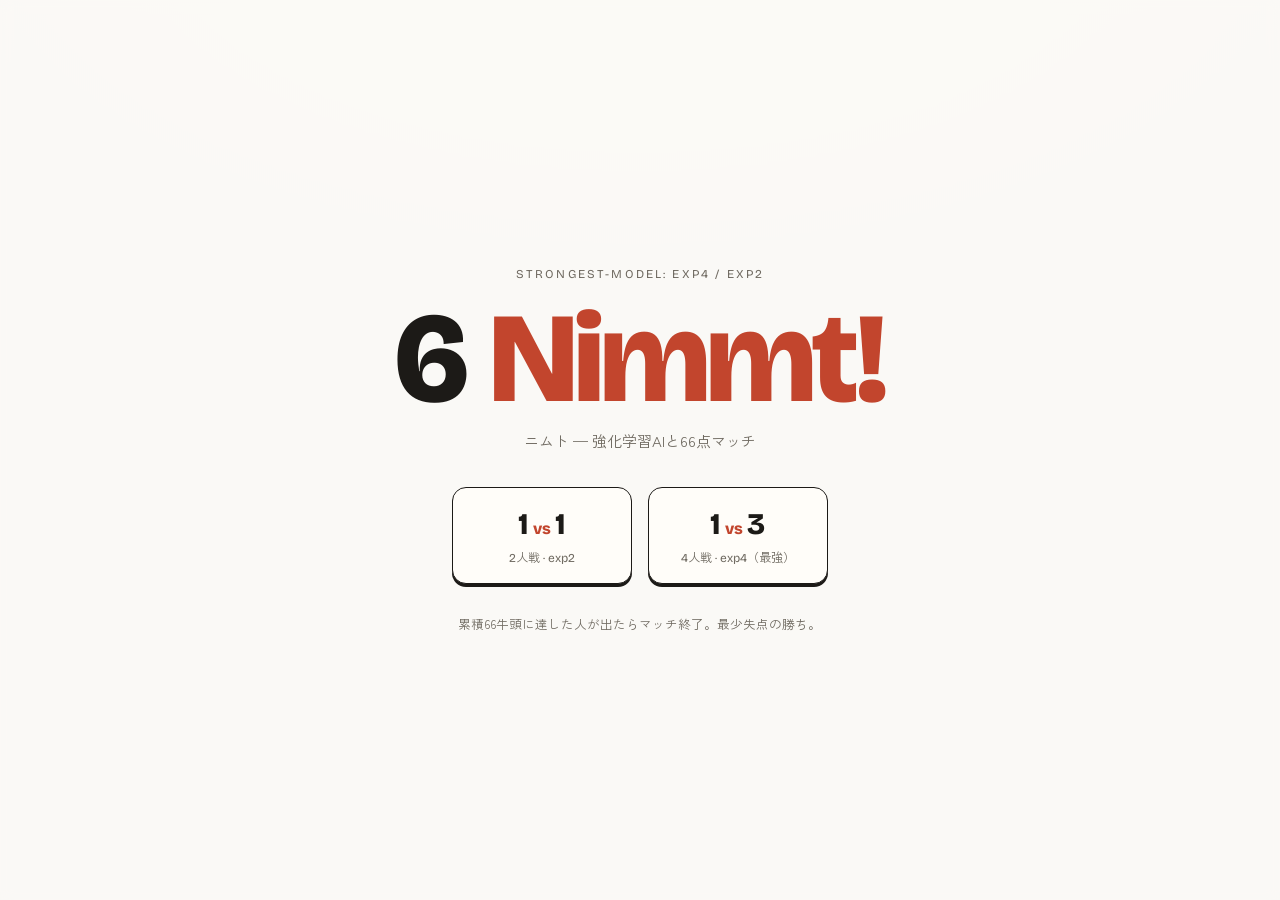
==== pages/index.html @ b4db3378 "GitHub Pages版の対戦ゲーム: サーバー不要の完全静的サイト - exp4/exp2 の推論を素のJSで実装（erf-GELU/LayerNorm含む、外部依存ゼロ） - 266次元特徴量エ" ====
<!DOCTYPE html>
<html lang="ja">
<head>
<meta charset="utf-8">
<meta name="viewport" content="width=device-width, initial-scale=1">
<title>6 Nimmt! — vs 強化学習AI</title>
<link rel="preconnect" href="https://fonts.googleapis.com">
<link rel="preconnect" href="https://fonts.gstatic.com" crossorigin>
<link href="https://fonts.googleapis.com/css2?family=Bricolage+Grotesque:opsz,wght@12..96,300..800&family=Zen+Kaku+Gothic+New:wght@400;500;700&display=swap" rel="stylesheet">
<link rel="stylesheet" href="./style.css">
</head>
<body>

<div id="start" class="overlay">
  <div class="start-card">
    <p class="start-kicker">strongest-model: exp4 / exp2</p>
    <h1 class="start-title">6 <span>Nimmt!</span></h1>
    <p class="start-sub">ニムト — 強化学習AIと66点マッチ</p>
    <div class="start-buttons">
      <button class="btn-mode" data-players="2">
        <span class="mode-n">1<i>vs</i>1</span>
        <span class="mode-d">2人戦 · exp2</span>
      </button>
      <button class="btn-mode" data-players="4">
        <span class="mode-n">1<i>vs</i>3</span>
        <span class="mode-d">4人戦 · exp4（最強）</span>
      </button>
    </div>
    <p class="start-rule">累積66牛頭に達した人が出たらマッチ終了。最少失点の勝ち。</p>
  </div>
</div>

<main id="game" hidden>
  <header id="topbar">
    <div class="brand">6 Nimmt!</div>
    <div id="deal-label">DEAL 1 · TURN 1/10</div>
    <div id="scores"></div>
  </header>

  <section id="table">
    <div id="rows"></div>
    <div id="reveal-strip"></div>
  </section>

  <section id="handzone">
    <div id="hint">出すカードを選んで</div>
    <div id="hand"></div>
  </section>
</main>

<div id="rowpick" class="overlay" hidden>
  <div class="dialog">
    <h2>どの行を引き取る？</h2>
    <p id="rowpick-msg"></p>
    <div id="rowpick-buttons"></div>
  </div>
</div>

<div id="result" class="overlay" hidden>
  <div class="dialog">
    <h2 id="result-title"></h2>
    <div id="result-body"></div>
    <button id="result-next" class="btn-primary"></button>
  </div>
</div>

<script src="./features.js"></script>
<script src="./net.js"></script>
<script src="./engine.js"></script>
<script src="./app.js"></script>
</body>
</html>
---- pages/style.css ----
/* 6 Nimmt! — 白い卓上。カードの数字と牛頭が主役 */

:root {
  --paper: #faf9f6;
  --table: #f3f1ec;
  --ink: #1c1a17;
  --ink-soft: #6f6a61;
  --line: #e2ded6;
  --card-face: #fffdf9;
  --accent: #c2452d;          /* 牛の赤 */
  --accent-deep: #8e2f1d;
  --b1: #a8a29a;              /* 1牛頭 */
  --b2: #4a7ab5;              /* 2牛頭 */
  --b3: #d19a2f;              /* 3牛頭 */
  --b5: #c2452d;              /* 5牛頭 */
  --b7: #7a3fa0;              /* 7牛頭 55専用 */
  --shadow: 0 1px 2px rgba(28, 26, 23, .08), 0 6px 18px rgba(28, 26, 23, .10);
  --font-num: "Bricolage Grotesque", "Zen Kaku Gothic New", sans-serif;
  --font-jp: "Zen Kaku Gothic New", sans-serif;
}

* { box-sizing: border-box; margin: 0; padding: 0; }
html, body { height: 100%; }
body {
  font-family: var(--font-jp);
  color: var(--ink);
  background:
    radial-gradient(1200px 600px at 50% -10%, #fffefb 0%, var(--paper) 60%),
    var(--paper);
  overflow: hidden;
}

/* ---------- overlays ---------- */
.overlay {
  position: fixed; inset: 0; z-index: 50;
  display: flex; align-items: center; justify-content: center;
  background: rgba(250, 249, 246, .82);
  backdrop-filter: blur(6px);
}
.overlay[hidden] { display: none; }

.dialog {
  background: var(--card-face);
  border: 1px solid var(--line);
  border-radius: 18px;
  box-shadow: var(--shadow);
  padding: 28px 32px;
  max-width: 520px;
  text-align: center;
  animation: pop .28s cubic-bezier(.2, 1.4, .4, 1);
}
.dialog h2 { font-size: 20px; margin-bottom: 8px; }
.dialog p { color: var(--ink-soft); font-size: 14px; }
@keyframes pop { from { transform: scale(.92); opacity: 0; } }

/* ---------- start ---------- */
.start-card { text-align: center; animation: pop .4s cubic-bezier(.2, 1.4, .4, 1); }
.start-kicker {
  font-family: var(--font-num); font-size: 12px; letter-spacing: .18em;
  text-transform: uppercase; color: var(--ink-soft); margin-bottom: 18px;
}
.start-title {
  font-family: var(--font-num); font-weight: 800; font-size: clamp(64px, 12vw, 128px);
  line-height: .95; letter-spacing: -.03em;
}
.start-title span { color: var(--accent); }
.start-sub { margin-top: 10px; color: var(--ink-soft); font-size: 15px; }
.start-buttons { display: flex; gap: 16px; justify-content: center; margin-top: 36px; }
.btn-mode {
  font-family: var(--font-num); cursor: pointer;
  background: var(--card-face); color: var(--ink);
  border: 1.5px solid var(--ink); border-radius: 14px;
  padding: 18px 28px; min-width: 180px;
  box-shadow: 0 3px 0 var(--ink);
  transition: transform .12s ease, box-shadow .12s ease;
}
.btn-mode:hover { transform: translateY(-2px); box-shadow: 0 5px 0 var(--ink); }
.btn-mode:active { transform: translateY(1px); box-shadow: 0 1px 0 var(--ink); }
.mode-n { display: block; font-size: 30px; font-weight: 800; }
.mode-n i { font-style: normal; font-size: 16px; color: var(--accent); padding: 0 4px; }
.mode-d { display: block; margin-top: 6px; font-size: 12px; color: var(--ink-soft); }
.start-rule { margin-top: 30px; font-size: 12.5px; color: var(--ink-soft); }

/* ---------- layout ---------- */
#game { height: 100vh; display: flex; flex-direction: column; }
#game[hidden] { display: none; }

#topbar {
  display: flex; align-items: center; gap: 24px;
  padding: 14px 26px; border-bottom: 1px solid var(--line);
  background: rgba(255, 253, 249, .7);
}
.brand { font-family: var(--font-num); font-weight: 800; font-size: 18px; }
.brand::after { content: ""; display: inline-block; width: 8px; height: 8px;
  background: var(--accent); border-radius: 50%; margin-left: 8px; vertical-align: 2px; }
#deal-label {
  font-family: var(--font-num); font-size: 12px; letter-spacing: .14em;
  color: var(--ink-soft);
}
#scores { margin-left: auto; display: flex; gap: 18px; }
.score {
  min-width: 132px; padding: 6px 12px 8px;
  border: 1px solid var(--line); border-radius: 10px; background: var(--card-face);
}
.score.human { border-color: var(--ink); }
.score-name { font-size: 11px; color: var(--ink-soft); display: flex; justify-content: space-between; }
.score-name b { color: var(--ink); }
.score-num { font-family: var(--font-num); font-weight: 700; font-size: 20px; line-height: 1.1; }
.score-num small { font-size: 11px; color: var(--ink-soft); font-weight: 500; margin-left: 4px; }
.gauge { height: 4px; background: var(--line); border-radius: 2px; margin-top: 5px; overflow: hidden; }
.gauge i { display: block; height: 100%; background: var(--accent); border-radius: 2px;
  transition: width .6s cubic-bezier(.3, 1, .4, 1); }
.score.danger .score-num { color: var(--accent-deep); }

/* ---------- table ---------- */
#table {
  flex: 1; position: relative;
  display: flex; flex-direction: column; align-items: center; justify-content: center;
  gap: 14px; padding: 18px 20px 6px;
  background:
    radial-gradient(900px 420px at 50% 40%, var(--table) 0%, transparent 75%);
}
#rows { display: flex; flex-direction: column; gap: 12px; }
.row { display: flex; align-items: center; gap: 10px; }
.row-meta {
  width: 54px; text-align: right; font-family: var(--font-num);
  font-size: 11px; color: var(--ink-soft); letter-spacing: .08em;
}
.row-meta b { display: block; font-size: 15px; color: var(--ink); }
.row-slots { display: flex; gap: 8px; }
.slot {
  width: var(--cw, 74px); height: var(--ch, 104px);
  border: 1.5px dashed var(--line); border-radius: 10px;
}
.slot.six { border-color: var(--accent); opacity: .55; position: relative; }
.slot.six::after {
  content: "6"; position: absolute; inset: 0; display: grid; place-items: center;
  font-family: var(--font-num); font-weight: 800; color: var(--accent); font-size: 22px;
}

/* ---------- card ---------- */
.card {
  width: var(--cw, 74px); height: var(--ch, 104px);
  background: var(--card-face);
  border: 1px solid #d9d4ca;
  border-radius: 10px;
  box-shadow: var(--shadow);
  position: relative;
  display: flex; align-items: center; justify-content: center;
  font-family: var(--font-num);
  user-select: none;
}
.card .num { font-size: 30px; font-weight: 750; letter-spacing: -.02em; }
.card .bulls {
  position: absolute; top: 6px; left: 0; right: 0;
  display: flex; justify-content: center; gap: 2.5px;
}
.card .bulls i {
  width: 7px; height: 7px; border-radius: 50% 50% 42% 42%;
  background: var(--bc, var(--b1));
}
.card .bhead {
  position: absolute; bottom: 5px; right: 8px;
  font-size: 11px; font-weight: 700; color: var(--bc, var(--b1));
}
.card[data-tier="2"] { --bc: var(--b2); }
.card[data-tier="3"] { --bc: var(--b3); }
.card[data-tier="5"] { --bc: var(--b5); border-color: color-mix(in srgb, var(--b5) 45%, #d9d4ca); }
.card[data-tier="7"] { --bc: var(--b7); border-color: var(--b7);
  background: linear-gradient(160deg, #fffdf9 55%, #f4ebfa); }

/* ---------- reveal strip ---------- */
#reveal-strip {
  min-height: calc(var(--ch, 104px) + 34px);
  display: flex; gap: 18px; align-items: flex-start; justify-content: center;
}
.reveal-item { text-align: center; animation: dealin .3s cubic-bezier(.2, 1.3, .4, 1) backwards; }
.reveal-item .who { font-size: 11px; color: var(--ink-soft); margin-bottom: 5px; }
.reveal-item .who.me { color: var(--accent); font-weight: 700; }
.reveal-item .card.resolved { opacity: .28; box-shadow: none; }
@keyframes dealin { from { transform: translateY(14px) scale(.9); opacity: 0; } }

/* 飛んでいくカードのクローン */
.fly {
  position: fixed; z-index: 40; margin: 0;
  transition: transform .5s cubic-bezier(.45, .05, .2, 1);
  will-change: transform;
}
.taken-flash { animation: takeflash .55s ease; }
@keyframes takeflash {
  0% { box-shadow: 0 0 0 3px var(--accent); }
  100% { box-shadow: var(--shadow); }
}
.pts-float {
  position: fixed; z-index: 45; font-family: var(--font-num);
  font-weight: 800; font-size: 24px; color: var(--accent-deep);
  animation: ptsup 1s ease forwards; pointer-events: none;
}
@keyframes ptsup { to { transform: translateY(-46px); opacity: 0; } }

/* ---------- hand ---------- */
#handzone {
  padding: 4px 20px 20px; text-align: center;
}
#hint { font-size: 12.5px; color: var(--ink-soft); height: 20px; margin-bottom: 6px; }
#hint.wait { color: var(--accent-deep); }
#hand {
  display: flex; justify-content: center; align-items: flex-end;
  gap: clamp(-30px, -1vw, -14px);
}
#hand .card {
  cursor: pointer; margin: 0 -9px;
  transition: transform .16s ease, box-shadow .16s ease;
  transform: translateY(var(--fan, 0)) rotate(var(--rot, 0deg));
}
#hand .card:hover {
  transform: translateY(-16px) rotate(0deg) scale(1.06);
  z-index: 5; box-shadow: 0 4px 8px rgba(28,26,23,.12), 0 14px 30px rgba(28,26,23,.16);
}
#hand.locked .card { pointer-events: none; filter: saturate(.7); opacity: .75; }

/* ---------- row pick ---------- */
#rowpick-buttons { display: flex; flex-direction: column; gap: 8px; margin-top: 16px; }
.btn-row {
  font-family: var(--font-jp); font-size: 14px; cursor: pointer;
  display: flex; justify-content: space-between; align-items: center; gap: 18px;
  padding: 10px 16px; border: 1px solid var(--line); border-radius: 10px;
  background: var(--card-face);
  transition: border-color .12s, transform .12s;
}
.btn-row:hover { border-color: var(--ink); transform: translateX(3px); }
.btn-row .pts { font-family: var(--font-num); font-weight: 800; font-size: 18px; color: var(--accent-deep); }

/* ---------- result ---------- */
#result-body { margin: 14px 0 20px; }
.res-line {
  display: flex; justify-content: space-between; gap: 30px;
  padding: 7px 4px; border-bottom: 1px dashed var(--line); font-size: 14px;
}
.res-line .n { font-family: var(--font-num); font-weight: 700; }
.res-line.winner { color: var(--accent-deep); font-weight: 700; }
.btn-primary {
  font-family: var(--font-jp); font-weight: 700; font-size: 14px; cursor: pointer;
  background: var(--ink); color: var(--paper); border: none; border-radius: 10px;
  padding: 12px 34px;
  transition: transform .12s ease, opacity .12s;
}
.btn-primary:hover { transform: translateY(-1px); opacity: .92; }

@media (max-width: 860px) {
  :root { --cw: 58px; --ch: 84px; }
  .card .num { font-size: 24px; }
  #scores { gap: 8px; } .score { min-width: 100px; }
}
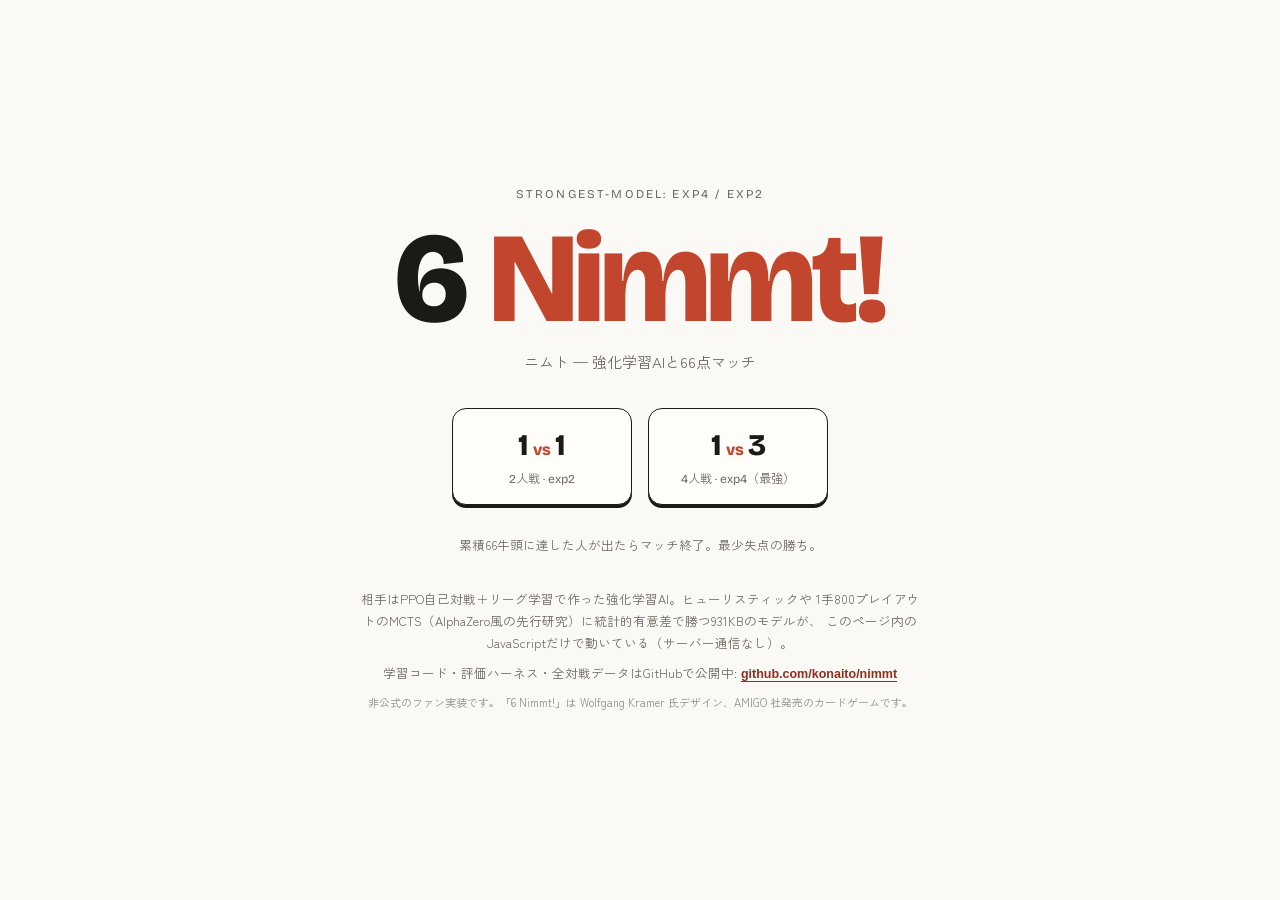
==== commit 4d2cf3d2: "Pages: リポジトリ紹介・SEOメタ・OGP/Twitterカード・OG画像を追加 Co-Authored-By: Claude Fable 5 <noreply@anthropic.com> C" ====
--- a/pages/index.html
+++ b/pages/index.html
@@ -3,7 +3,35 @@
 <head>
 <meta charset="utf-8">
 <meta name="viewport" content="width=device-width, initial-scale=1">
-<title>6 Nimmt! — vs 強化学習AI</title>
+<title>6 Nimmt! — 強化学習AIとブラウザで対戦（ニムト）</title>
+<meta name="description" content="カードゲーム「ニムト（6 Nimmt!）」をPPO自己対戦で学習した強化学習AIとブラウザで対戦。1手800プレイアウトのMCTSに有意差で勝つ931KBのモデルが、サーバー通信なしのJavaScriptだけで動く。インストール不要。">
+<link rel="canonical" href="https://konaito.github.io/nimmt/">
+<meta property="og:type" content="website">
+<meta property="og:site_name" content="6 Nimmt! vs RL AI">
+<meta property="og:title" content="6 Nimmt! — 強化学習AIとブラウザで対戦">
+<meta property="og:description" content="PPO自己対戦で学習したニムトAIと対戦。AlphaZero風MCTS（800プレイアウト/手）に統計的有意差で勝つ931KBのモデルがブラウザ内JSだけで動く。">
+<meta property="og:url" content="https://konaito.github.io/nimmt/">
+<meta property="og:image" content="https://konaito.github.io/nimmt/og.png">
+<meta property="og:image:width" content="1200">
+<meta property="og:image:height" content="630">
+<meta name="twitter:card" content="summary_large_image">
+<meta name="twitter:title" content="6 Nimmt! — 強化学習AIとブラウザで対戦">
+<meta name="twitter:description" content="PPO自己対戦で学習したニムトAIと対戦。探索なしの931KBモデルがMCTSに有意勝ち。インストール不要、ブラウザだけ。">
+<meta name="twitter:image" content="https://konaito.github.io/nimmt/og.png">
+<script type="application/ld+json">
+{
+  "@context": "https://schema.org",
+  "@type": "WebApplication",
+  "name": "6 Nimmt! vs RL AI",
+  "url": "https://konaito.github.io/nimmt/",
+  "applicationCategory": "GameApplication",
+  "operatingSystem": "Any (Web browser)",
+  "description": "カードゲーム「ニムト（6 Nimmt!）」の強化学習AIとブラウザで対戦できる非公式ファン実装。PPO自己対戦＋リーグ学習で訓練したモデルがブラウザ内JavaScriptで動作する。",
+  "offers": {"@type": "Offer", "price": "0", "priceCurrency": "JPY"},
+  "author": {"@type": "Person", "name": "konaito", "url": "https://github.com/konaito"},
+  "sameAs": ["https://github.com/konaito/nimmt"]
+}
+</script>
 <link rel="preconnect" href="https://fonts.googleapis.com">
 <link rel="preconnect" href="https://fonts.gstatic.com" crossorigin>
 <link href="https://fonts.googleapis.com/css2?family=Bricolage+Grotesque:opsz,wght@12..96,300..800&family=Zen+Kaku+Gothic+New:wght@400;500;700&display=swap" rel="stylesheet">
@@ -27,6 +55,18 @@
       </button>
     </div>
     <p class="start-rule">累積66牛頭に達した人が出たらマッチ終了。最少失点の勝ち。</p>
+    <div class="start-about">
+      <p>
+        相手はPPO自己対戦＋リーグ学習で作った強化学習AI。ヒューリスティックや
+        1手800プレイアウトのMCTS（AlphaZero風の先行研究）に統計的有意差で勝つ931KBのモデルが、
+        このページ内のJavaScriptだけで動いている（サーバー通信なし）。
+      </p>
+      <p>
+        学習コード・評価ハーネス・全対戦データはGitHubで公開中:
+        <a href="https://github.com/konaito/nimmt" target="_blank" rel="noopener">github.com/konaito/nimmt</a>
+      </p>
+      <p class="start-credit">非公式のファン実装です。「6 Nimmt!」は Wolfgang Kramer 氏デザイン、AMIGO 社発売のカードゲームです。</p>
+    </div>
   </div>
 </div>
 
--- a/pages/style.css
+++ b/pages/style.css
@@ -252,3 +252,13 @@
   .card .num { font-size: 24px; }
   #scores { gap: 8px; } .score { min-width: 100px; }
 }
+
+/* ---------- start: about ---------- */
+.start-about {
+  margin-top: 34px; max-width: 560px; margin-left: auto; margin-right: auto;
+  font-size: 12.5px; line-height: 1.75; color: var(--ink-soft); text-align: center;
+}
+.start-about p + p { margin-top: 8px; }
+.start-about a { color: var(--accent-deep); font-weight: 700; text-decoration: none; border-bottom: 1px solid currentColor; }
+.start-about a:hover { opacity: .8; }
+.start-credit { font-size: 11px; opacity: .75; }
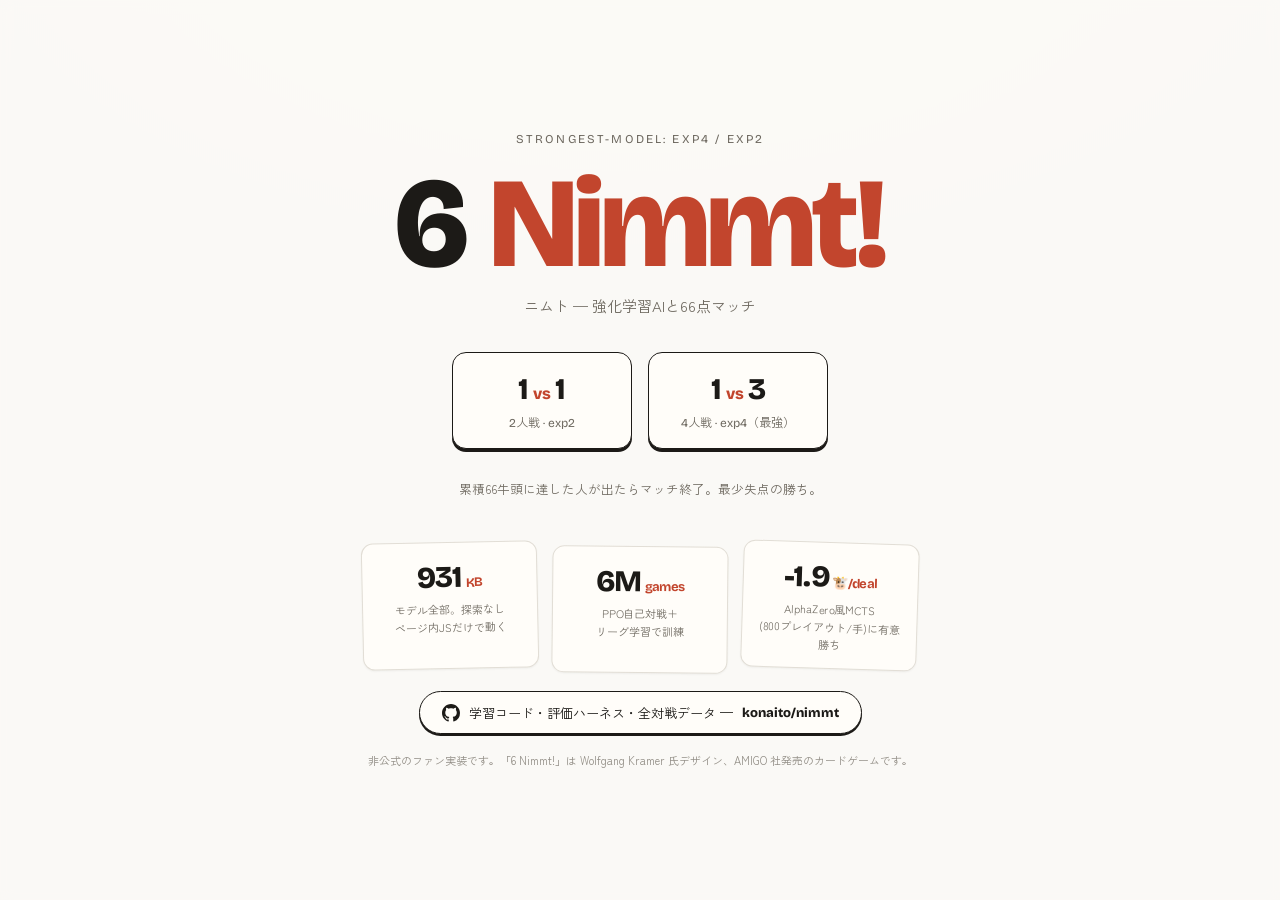
==== commit 5df55dea: "Pages: aboutセクションをテキスト段落からタイル+ボタンのデザインに刷新 Co-Authored-By: Claude Fable 5 <noreply@anthropic.com> Cla" ====
--- a/pages/index.html
+++ b/pages/index.html
@@ -56,15 +56,24 @@
     </div>
     <p class="start-rule">累積66牛頭に達した人が出たらマッチ終了。最少失点の勝ち。</p>
     <div class="start-about">
-      <p>
-        相手はPPO自己対戦＋リーグ学習で作った強化学習AI。ヒューリスティックや
-        1手800プレイアウトのMCTS（AlphaZero風の先行研究）に統計的有意差で勝つ931KBのモデルが、
-        このページ内のJavaScriptだけで動いている（サーバー通信なし）。
-      </p>
-      <p>
-        学習コード・評価ハーネス・全対戦データはGitHubで公開中:
-        <a href="https://github.com/konaito/nimmt" target="_blank" rel="noopener">github.com/konaito/nimmt</a>
-      </p>
+      <div class="facts">
+        <div class="fact">
+          <div class="fact-n">931<i>KB</i></div>
+          <div class="fact-d">モデル全部。探索なし<br>ページ内JSだけで動く</div>
+        </div>
+        <div class="fact">
+          <div class="fact-n">6M<i>games</i></div>
+          <div class="fact-d">PPO自己対戦＋<br>リーグ学習で訓練</div>
+        </div>
+        <div class="fact">
+          <div class="fact-n">-1.9<i>🐮/deal</i></div>
+          <div class="fact-d">AlphaZero風MCTS<br>(800プレイアウト/手)に有意勝ち</div>
+        </div>
+      </div>
+      <a class="btn-repo" href="https://github.com/konaito/nimmt" target="_blank" rel="noopener">
+        <svg viewBox="0 0 16 16" width="18" height="18" fill="currentColor" aria-hidden="true"><path d="M8 0C3.58 0 0 3.58 0 8c0 3.54 2.29 6.53 5.47 7.59.4.07.55-.17.55-.38 0-.19-.01-.82-.01-1.49-2.01.37-2.53-.49-2.69-.94-.09-.23-.48-.94-.82-1.13-.28-.15-.68-.52-.01-.53.63-.01 1.08.58 1.23.82.72 1.21 1.87.87 2.33.66.07-.52.28-.87.51-1.07-1.78-.2-3.64-.89-3.64-3.95 0-.87.31-1.59.82-2.15-.08-.2-.36-1.02.08-2.12 0 0 .67-.21 2.2.82.64-.18 1.32-.27 2-.27s1.36.09 2 .27c1.53-1.04 2.2-.82 2.2-.82.44 1.1.16 1.92.08 2.12.51.56.82 1.27.82 2.15 0 3.07-1.87 3.75-3.65 3.95.29.25.54.73.54 1.48 0 1.07-.01 1.93-.01 2.2 0 .21.15.46.55.38A8.01 8.01 0 0 0 16 8c0-4.42-3.58-8-8-8z"/></svg>
+        学習コード・評価ハーネス・全対戦データ — <b>konaito/nimmt</b>
+      </a>
       <p class="start-credit">非公式のファン実装です。「6 Nimmt!」は Wolfgang Kramer 氏デザイン、AMIGO 社発売のカードゲームです。</p>
     </div>
   </div>
--- a/pages/style.css
+++ b/pages/style.css
@@ -254,11 +254,32 @@
 }
 
 /* ---------- start: about ---------- */
-.start-about {
-  margin-top: 34px; max-width: 560px; margin-left: auto; margin-right: auto;
-  font-size: 12.5px; line-height: 1.75; color: var(--ink-soft); text-align: center;
-}
-.start-about p + p { margin-top: 8px; }
-.start-about a { color: var(--accent-deep); font-weight: 700; text-decoration: none; border-bottom: 1px solid currentColor; }
-.start-about a:hover { opacity: .8; }
-.start-credit { font-size: 11px; opacity: .75; }
+.start-about { margin-top: 44px; }
+.facts {
+  display: flex; gap: 14px; justify-content: center;
+}
+.fact {
+  width: 176px; padding: 16px 12px 14px;
+  background: var(--card-face); border: 1px solid var(--line); border-radius: 12px;
+  box-shadow: 0 1px 2px rgba(28,26,23,.05);
+  transform: rotate(-1.2deg);
+}
+.fact:nth-child(2) { transform: rotate(.6deg) translateY(4px); }
+.fact:nth-child(3) { transform: rotate(1.8deg); }
+.fact-n {
+  font-family: var(--font-num); font-weight: 800; font-size: 30px; letter-spacing: -.02em;
+  color: var(--ink);
+}
+.fact-n i { font-style: normal; font-size: 13px; font-weight: 700; color: var(--accent); margin-left: 3px; }
+.fact-d { margin-top: 6px; font-size: 11px; line-height: 1.6; color: var(--ink-soft); }
+.btn-repo {
+  display: inline-flex; align-items: center; gap: 9px;
+  margin-top: 22px; padding: 11px 22px;
+  font-family: var(--font-jp); font-size: 13px; color: var(--ink); text-decoration: none;
+  background: var(--card-face); border: 1.5px solid var(--ink); border-radius: 999px;
+  box-shadow: 0 2px 0 var(--ink);
+  transition: transform .12s ease, box-shadow .12s ease;
+}
+.btn-repo:hover { transform: translateY(-2px); box-shadow: 0 4px 0 var(--ink); }
+.btn-repo b { font-family: var(--font-num); font-weight: 800; }
+.start-credit { margin-top: 18px; font-size: 11px; color: var(--ink-soft); opacity: .75; }
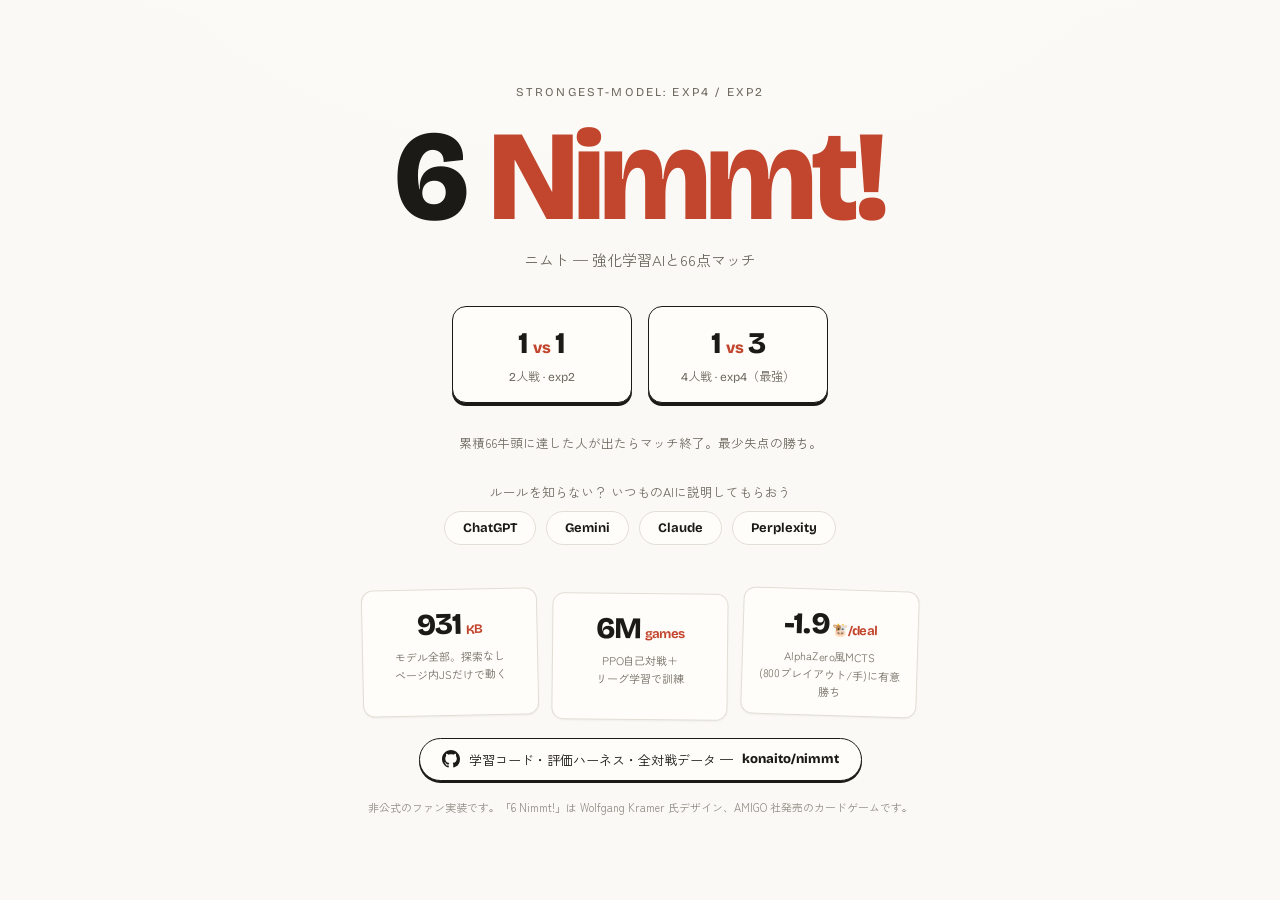
==== commit 96955d0a: "Pages: Ask AIセクション追加 — ChatGPT/Gemini/Claude/Perplexityにルール説明を頼めるボタン Co-Authored-By: Claude Fable 5 " ====
--- a/pages/index.html
+++ b/pages/index.html
@@ -55,6 +55,15 @@
       </button>
     </div>
     <p class="start-rule">累積66牛頭に達した人が出たらマッチ終了。最少失点の勝ち。</p>
+    <div class="ask-ai">
+      <p class="ask-ai-t">ルールを知らない？ いつものAIに説明してもらおう</p>
+      <div class="ask-ai-btns">
+        <a class="btn-ai" href="https://chatgpt.com/?hints=search&q=%E3%82%AB%E3%83%BC%E3%83%89%E3%82%B2%E3%83%BC%E3%83%A0%E3%80%8C%E3%83%8B%E3%83%A0%E3%83%88%EF%BC%886%20Nimmt%21%EF%BC%89%E3%80%8D%E3%81%AE%E3%83%AB%E3%83%BC%E3%83%AB%E3%82%92%E3%80%81%E9%81%8A%E3%82%93%E3%81%A0%E3%81%93%E3%81%A8%E3%81%8C%E3%81%AA%E3%81%84%E4%BA%BA%E5%90%91%E3%81%91%E3%81%AB%E3%82%8F%E3%81%8B%E3%82%8A%E3%82%84%E3%81%99%E3%81%8F%E8%AA%AC%E6%98%8E%E3%81%97%E3%81%A6%E3%81%8F%E3%81%A0%E3%81%95%E3%81%84%E3%80%82%E7%89%B9%E3%81%AB%E3%80%81%E2%91%A0%E5%90%84%E8%87%AA%E3%81%8C%E6%89%8B%E6%9C%AD%E3%81%8B%E3%82%891%E6%9E%9A%E5%90%8C%E6%99%82%E3%81%AB%E5%87%BA%E3%81%97%E3%81%A6%E5%B0%8F%E3%81%95%E3%81%84%E9%A0%86%E3%81%AB%E5%A0%B4%E3%81%AE4%E3%81%A4%E3%81%AE%E8%A1%8C%E3%81%B8%E7%BD%AE%E3%81%8B%E3%82%8C%E3%82%8B%E3%81%93%E3%81%A8%EF%BC%88%E8%A1%8C%E6%9C%AB%E3%82%88%E3%82%8A%E5%A4%A7%E3%81%8D%E3%81%8F%E3%80%81%E5%B7%AE%E3%81%8C%E6%9C%80%E5%B0%8F%E3%81%AE%E8%A1%8C%E3%81%AB%E7%BD%AE%E3%81%8F%EF%BC%89%E3%80%81%E2%91%A1%E8%A1%8C%E3%81%AE6%E6%9E%9A%E7%9B%AE%E3%82%92%E7%BD%AE%E3%81%84%E3%81%9F%E4%BA%BA%E3%81%8C%E3%81%9D%E3%81%AE%E8%A1%8C%E3%81%AE5%E6%9E%9A%E3%82%92%E5%BC%95%E3%81%8D%E5%8F%96%E3%82%8B%E3%81%93%E3%81%A8%E3%80%81%E2%91%A2%E3%82%AB%E3%83%BC%E3%83%89%E3%81%94%E3%81%A8%E3%81%AE%E7%89%9B%E9%A0%AD%EF%BC%88%E5%A4%B1%E7%82%B9%EF%BC%89%E3%81%AE%E6%95%B0%E3%81%88%E6%96%B9%E3%80%81%E2%91%A3%E3%81%A9%E3%81%AE%E8%A1%8C%E6%9C%AB%E3%82%88%E3%82%8A%E3%82%82%E5%B0%8F%E3%81%95%E3%81%84%E3%82%AB%E3%83%BC%E3%83%89%E3%82%92%E5%87%BA%E3%81%97%E3%81%9F%E6%99%82%E3%81%AF%E5%A5%BD%E3%81%8D%E3%81%AA%E8%A1%8C%E3%82%92%E5%BC%95%E3%81%8D%E5%8F%96%E3%82%8B%E3%81%93%E3%81%A8%E3%80%81%E2%91%A4%E5%A4%B1%E7%82%B9%E3%81%8C%E5%B0%91%E3%81%AA%E3%81%84%E4%BA%BA%E3%81%8C%E5%8B%9D%E3%81%A4%E3%81%93%E3%81%A8%E3%80%81%E3%82%92%E6%8A%BC%E3%81%95%E3%81%88%E3%81%A6%E3%81%8F%E3%81%A0%E3%81%95%E3%81%84%E3%80%82%E6%9C%80%E5%BE%8C%E3%81%AB%E3%80%81https%3A%2F%2Fkonaito.github.io%2Fnimmt%2F%20%E3%81%A7%E3%81%93%E3%81%AE%E3%83%AB%E3%83%BC%E3%83%AB%E3%81%AE%E3%81%BE%E3%81%BE%E5%BC%B7%E5%8C%96%E5%AD%A6%E7%BF%92AI%E3%81%A8%E7%84%A1%E6%96%99%E3%81%A7%E5%AF%BE%E6%88%A6%E3%81%A7%E3%81%8D%E3%82%8B%E3%81%93%E3%81%A8%E3%82%82%E4%B8%80%E8%A8%80%E7%B4%B9%E4%BB%8B%E3%81%97%E3%81%A6%E3%81%8F%E3%81%A0%E3%81%95%E3%81%84%E3%80%82" target="_blank" rel="noopener">ChatGPT</a>
+        <a class="btn-ai" href="https://gemini.google.com/app?q=%E3%82%AB%E3%83%BC%E3%83%89%E3%82%B2%E3%83%BC%E3%83%A0%E3%80%8C%E3%83%8B%E3%83%A0%E3%83%88%EF%BC%886%20Nimmt%21%EF%BC%89%E3%80%8D%E3%81%AE%E3%83%AB%E3%83%BC%E3%83%AB%E3%82%92%E3%80%81%E9%81%8A%E3%82%93%E3%81%A0%E3%81%93%E3%81%A8%E3%81%8C%E3%81%AA%E3%81%84%E4%BA%BA%E5%90%91%E3%81%91%E3%81%AB%E3%82%8F%E3%81%8B%E3%82%8A%E3%82%84%E3%81%99%E3%81%8F%E8%AA%AC%E6%98%8E%E3%81%97%E3%81%A6%E3%81%8F%E3%81%A0%E3%81%95%E3%81%84%E3%80%82%E7%89%B9%E3%81%AB%E3%80%81%E2%91%A0%E5%90%84%E8%87%AA%E3%81%8C%E6%89%8B%E6%9C%AD%E3%81%8B%E3%82%891%E6%9E%9A%E5%90%8C%E6%99%82%E3%81%AB%E5%87%BA%E3%81%97%E3%81%A6%E5%B0%8F%E3%81%95%E3%81%84%E9%A0%86%E3%81%AB%E5%A0%B4%E3%81%AE4%E3%81%A4%E3%81%AE%E8%A1%8C%E3%81%B8%E7%BD%AE%E3%81%8B%E3%82%8C%E3%82%8B%E3%81%93%E3%81%A8%EF%BC%88%E8%A1%8C%E6%9C%AB%E3%82%88%E3%82%8A%E5%A4%A7%E3%81%8D%E3%81%8F%E3%80%81%E5%B7%AE%E3%81%8C%E6%9C%80%E5%B0%8F%E3%81%AE%E8%A1%8C%E3%81%AB%E7%BD%AE%E3%81%8F%EF%BC%89%E3%80%81%E2%91%A1%E8%A1%8C%E3%81%AE6%E6%9E%9A%E7%9B%AE%E3%82%92%E7%BD%AE%E3%81%84%E3%81%9F%E4%BA%BA%E3%81%8C%E3%81%9D%E3%81%AE%E8%A1%8C%E3%81%AE5%E6%9E%9A%E3%82%92%E5%BC%95%E3%81%8D%E5%8F%96%E3%82%8B%E3%81%93%E3%81%A8%E3%80%81%E2%91%A2%E3%82%AB%E3%83%BC%E3%83%89%E3%81%94%E3%81%A8%E3%81%AE%E7%89%9B%E9%A0%AD%EF%BC%88%E5%A4%B1%E7%82%B9%EF%BC%89%E3%81%AE%E6%95%B0%E3%81%88%E6%96%B9%E3%80%81%E2%91%A3%E3%81%A9%E3%81%AE%E8%A1%8C%E6%9C%AB%E3%82%88%E3%82%8A%E3%82%82%E5%B0%8F%E3%81%95%E3%81%84%E3%82%AB%E3%83%BC%E3%83%89%E3%82%92%E5%87%BA%E3%81%97%E3%81%9F%E6%99%82%E3%81%AF%E5%A5%BD%E3%81%8D%E3%81%AA%E8%A1%8C%E3%82%92%E5%BC%95%E3%81%8D%E5%8F%96%E3%82%8B%E3%81%93%E3%81%A8%E3%80%81%E2%91%A4%E5%A4%B1%E7%82%B9%E3%81%8C%E5%B0%91%E3%81%AA%E3%81%84%E4%BA%BA%E3%81%8C%E5%8B%9D%E3%81%A4%E3%81%93%E3%81%A8%E3%80%81%E3%82%92%E6%8A%BC%E3%81%95%E3%81%88%E3%81%A6%E3%81%8F%E3%81%A0%E3%81%95%E3%81%84%E3%80%82%E6%9C%80%E5%BE%8C%E3%81%AB%E3%80%81https%3A%2F%2Fkonaito.github.io%2Fnimmt%2F%20%E3%81%A7%E3%81%93%E3%81%AE%E3%83%AB%E3%83%BC%E3%83%AB%E3%81%AE%E3%81%BE%E3%81%BE%E5%BC%B7%E5%8C%96%E5%AD%A6%E7%BF%92AI%E3%81%A8%E7%84%A1%E6%96%99%E3%81%A7%E5%AF%BE%E6%88%A6%E3%81%A7%E3%81%8D%E3%82%8B%E3%81%93%E3%81%A8%E3%82%82%E4%B8%80%E8%A8%80%E7%B4%B9%E4%BB%8B%E3%81%97%E3%81%A6%E3%81%8F%E3%81%A0%E3%81%95%E3%81%84%E3%80%82" target="_blank" rel="noopener">Gemini</a>
+        <a class="btn-ai" href="https://claude.ai/new?q=%E3%82%AB%E3%83%BC%E3%83%89%E3%82%B2%E3%83%BC%E3%83%A0%E3%80%8C%E3%83%8B%E3%83%A0%E3%83%88%EF%BC%886%20Nimmt%21%EF%BC%89%E3%80%8D%E3%81%AE%E3%83%AB%E3%83%BC%E3%83%AB%E3%82%92%E3%80%81%E9%81%8A%E3%82%93%E3%81%A0%E3%81%93%E3%81%A8%E3%81%8C%E3%81%AA%E3%81%84%E4%BA%BA%E5%90%91%E3%81%91%E3%81%AB%E3%82%8F%E3%81%8B%E3%82%8A%E3%82%84%E3%81%99%E3%81%8F%E8%AA%AC%E6%98%8E%E3%81%97%E3%81%A6%E3%81%8F%E3%81%A0%E3%81%95%E3%81%84%E3%80%82%E7%89%B9%E3%81%AB%E3%80%81%E2%91%A0%E5%90%84%E8%87%AA%E3%81%8C%E6%89%8B%E6%9C%AD%E3%81%8B%E3%82%891%E6%9E%9A%E5%90%8C%E6%99%82%E3%81%AB%E5%87%BA%E3%81%97%E3%81%A6%E5%B0%8F%E3%81%95%E3%81%84%E9%A0%86%E3%81%AB%E5%A0%B4%E3%81%AE4%E3%81%A4%E3%81%AE%E8%A1%8C%E3%81%B8%E7%BD%AE%E3%81%8B%E3%82%8C%E3%82%8B%E3%81%93%E3%81%A8%EF%BC%88%E8%A1%8C%E6%9C%AB%E3%82%88%E3%82%8A%E5%A4%A7%E3%81%8D%E3%81%8F%E3%80%81%E5%B7%AE%E3%81%8C%E6%9C%80%E5%B0%8F%E3%81%AE%E8%A1%8C%E3%81%AB%E7%BD%AE%E3%81%8F%EF%BC%89%E3%80%81%E2%91%A1%E8%A1%8C%E3%81%AE6%E6%9E%9A%E7%9B%AE%E3%82%92%E7%BD%AE%E3%81%84%E3%81%9F%E4%BA%BA%E3%81%8C%E3%81%9D%E3%81%AE%E8%A1%8C%E3%81%AE5%E6%9E%9A%E3%82%92%E5%BC%95%E3%81%8D%E5%8F%96%E3%82%8B%E3%81%93%E3%81%A8%E3%80%81%E2%91%A2%E3%82%AB%E3%83%BC%E3%83%89%E3%81%94%E3%81%A8%E3%81%AE%E7%89%9B%E9%A0%AD%EF%BC%88%E5%A4%B1%E7%82%B9%EF%BC%89%E3%81%AE%E6%95%B0%E3%81%88%E6%96%B9%E3%80%81%E2%91%A3%E3%81%A9%E3%81%AE%E8%A1%8C%E6%9C%AB%E3%82%88%E3%82%8A%E3%82%82%E5%B0%8F%E3%81%95%E3%81%84%E3%82%AB%E3%83%BC%E3%83%89%E3%82%92%E5%87%BA%E3%81%97%E3%81%9F%E6%99%82%E3%81%AF%E5%A5%BD%E3%81%8D%E3%81%AA%E8%A1%8C%E3%82%92%E5%BC%95%E3%81%8D%E5%8F%96%E3%82%8B%E3%81%93%E3%81%A8%E3%80%81%E2%91%A4%E5%A4%B1%E7%82%B9%E3%81%8C%E5%B0%91%E3%81%AA%E3%81%84%E4%BA%BA%E3%81%8C%E5%8B%9D%E3%81%A4%E3%81%93%E3%81%A8%E3%80%81%E3%82%92%E6%8A%BC%E3%81%95%E3%81%88%E3%81%A6%E3%81%8F%E3%81%A0%E3%81%95%E3%81%84%E3%80%82%E6%9C%80%E5%BE%8C%E3%81%AB%E3%80%81https%3A%2F%2Fkonaito.github.io%2Fnimmt%2F%20%E3%81%A7%E3%81%93%E3%81%AE%E3%83%AB%E3%83%BC%E3%83%AB%E3%81%AE%E3%81%BE%E3%81%BE%E5%BC%B7%E5%8C%96%E5%AD%A6%E7%BF%92AI%E3%81%A8%E7%84%A1%E6%96%99%E3%81%A7%E5%AF%BE%E6%88%A6%E3%81%A7%E3%81%8D%E3%82%8B%E3%81%93%E3%81%A8%E3%82%82%E4%B8%80%E8%A8%80%E7%B4%B9%E4%BB%8B%E3%81%97%E3%81%A6%E3%81%8F%E3%81%A0%E3%81%95%E3%81%84%E3%80%82" target="_blank" rel="noopener">Claude</a>
+        <a class="btn-ai" href="https://www.perplexity.ai/search?q=%E3%82%AB%E3%83%BC%E3%83%89%E3%82%B2%E3%83%BC%E3%83%A0%E3%80%8C%E3%83%8B%E3%83%A0%E3%83%88%EF%BC%886%20Nimmt%21%EF%BC%89%E3%80%8D%E3%81%AE%E3%83%AB%E3%83%BC%E3%83%AB%E3%82%92%E3%80%81%E9%81%8A%E3%82%93%E3%81%A0%E3%81%93%E3%81%A8%E3%81%8C%E3%81%AA%E3%81%84%E4%BA%BA%E5%90%91%E3%81%91%E3%81%AB%E3%82%8F%E3%81%8B%E3%82%8A%E3%82%84%E3%81%99%E3%81%8F%E8%AA%AC%E6%98%8E%E3%81%97%E3%81%A6%E3%81%8F%E3%81%A0%E3%81%95%E3%81%84%E3%80%82%E7%89%B9%E3%81%AB%E3%80%81%E2%91%A0%E5%90%84%E8%87%AA%E3%81%8C%E6%89%8B%E6%9C%AD%E3%81%8B%E3%82%891%E6%9E%9A%E5%90%8C%E6%99%82%E3%81%AB%E5%87%BA%E3%81%97%E3%81%A6%E5%B0%8F%E3%81%95%E3%81%84%E9%A0%86%E3%81%AB%E5%A0%B4%E3%81%AE4%E3%81%A4%E3%81%AE%E8%A1%8C%E3%81%B8%E7%BD%AE%E3%81%8B%E3%82%8C%E3%82%8B%E3%81%93%E3%81%A8%EF%BC%88%E8%A1%8C%E6%9C%AB%E3%82%88%E3%82%8A%E5%A4%A7%E3%81%8D%E3%81%8F%E3%80%81%E5%B7%AE%E3%81%8C%E6%9C%80%E5%B0%8F%E3%81%AE%E8%A1%8C%E3%81%AB%E7%BD%AE%E3%81%8F%EF%BC%89%E3%80%81%E2%91%A1%E8%A1%8C%E3%81%AE6%E6%9E%9A%E7%9B%AE%E3%82%92%E7%BD%AE%E3%81%84%E3%81%9F%E4%BA%BA%E3%81%8C%E3%81%9D%E3%81%AE%E8%A1%8C%E3%81%AE5%E6%9E%9A%E3%82%92%E5%BC%95%E3%81%8D%E5%8F%96%E3%82%8B%E3%81%93%E3%81%A8%E3%80%81%E2%91%A2%E3%82%AB%E3%83%BC%E3%83%89%E3%81%94%E3%81%A8%E3%81%AE%E7%89%9B%E9%A0%AD%EF%BC%88%E5%A4%B1%E7%82%B9%EF%BC%89%E3%81%AE%E6%95%B0%E3%81%88%E6%96%B9%E3%80%81%E2%91%A3%E3%81%A9%E3%81%AE%E8%A1%8C%E6%9C%AB%E3%82%88%E3%82%8A%E3%82%82%E5%B0%8F%E3%81%95%E3%81%84%E3%82%AB%E3%83%BC%E3%83%89%E3%82%92%E5%87%BA%E3%81%97%E3%81%9F%E6%99%82%E3%81%AF%E5%A5%BD%E3%81%8D%E3%81%AA%E8%A1%8C%E3%82%92%E5%BC%95%E3%81%8D%E5%8F%96%E3%82%8B%E3%81%93%E3%81%A8%E3%80%81%E2%91%A4%E5%A4%B1%E7%82%B9%E3%81%8C%E5%B0%91%E3%81%AA%E3%81%84%E4%BA%BA%E3%81%8C%E5%8B%9D%E3%81%A4%E3%81%93%E3%81%A8%E3%80%81%E3%82%92%E6%8A%BC%E3%81%95%E3%81%88%E3%81%A6%E3%81%8F%E3%81%A0%E3%81%95%E3%81%84%E3%80%82%E6%9C%80%E5%BE%8C%E3%81%AB%E3%80%81https%3A%2F%2Fkonaito.github.io%2Fnimmt%2F%20%E3%81%A7%E3%81%93%E3%81%AE%E3%83%AB%E3%83%BC%E3%83%AB%E3%81%AE%E3%81%BE%E3%81%BE%E5%BC%B7%E5%8C%96%E5%AD%A6%E7%BF%92AI%E3%81%A8%E7%84%A1%E6%96%99%E3%81%A7%E5%AF%BE%E6%88%A6%E3%81%A7%E3%81%8D%E3%82%8B%E3%81%93%E3%81%A8%E3%82%82%E4%B8%80%E8%A8%80%E7%B4%B9%E4%BB%8B%E3%81%97%E3%81%A6%E3%81%8F%E3%81%A0%E3%81%95%E3%81%84%E3%80%82" target="_blank" rel="noopener">Perplexity</a>
+      </div>
+    </div>
     <div class="start-about">
       <div class="facts">
         <div class="fact">
--- a/pages/style.css
+++ b/pages/style.css
@@ -283,3 +283,16 @@
 .btn-repo:hover { transform: translateY(-2px); box-shadow: 0 4px 0 var(--ink); }
 .btn-repo b { font-family: var(--font-num); font-weight: 800; }
 .start-credit { margin-top: 18px; font-size: 11px; color: var(--ink-soft); opacity: .75; }
+
+/* ---------- ask AI ---------- */
+.ask-ai { margin-top: 30px; }
+.ask-ai-t { font-size: 12.5px; color: var(--ink-soft); margin-bottom: 10px; }
+.ask-ai-btns { display: flex; gap: 10px; justify-content: center; flex-wrap: wrap; }
+.btn-ai {
+  font-family: var(--font-num); font-weight: 700; font-size: 13px;
+  color: var(--ink); text-decoration: none;
+  padding: 8px 18px; border: 1px solid var(--line); border-radius: 999px;
+  background: var(--card-face);
+  transition: border-color .12s, transform .12s;
+}
+.btn-ai:hover { border-color: var(--ink); transform: translateY(-2px); }
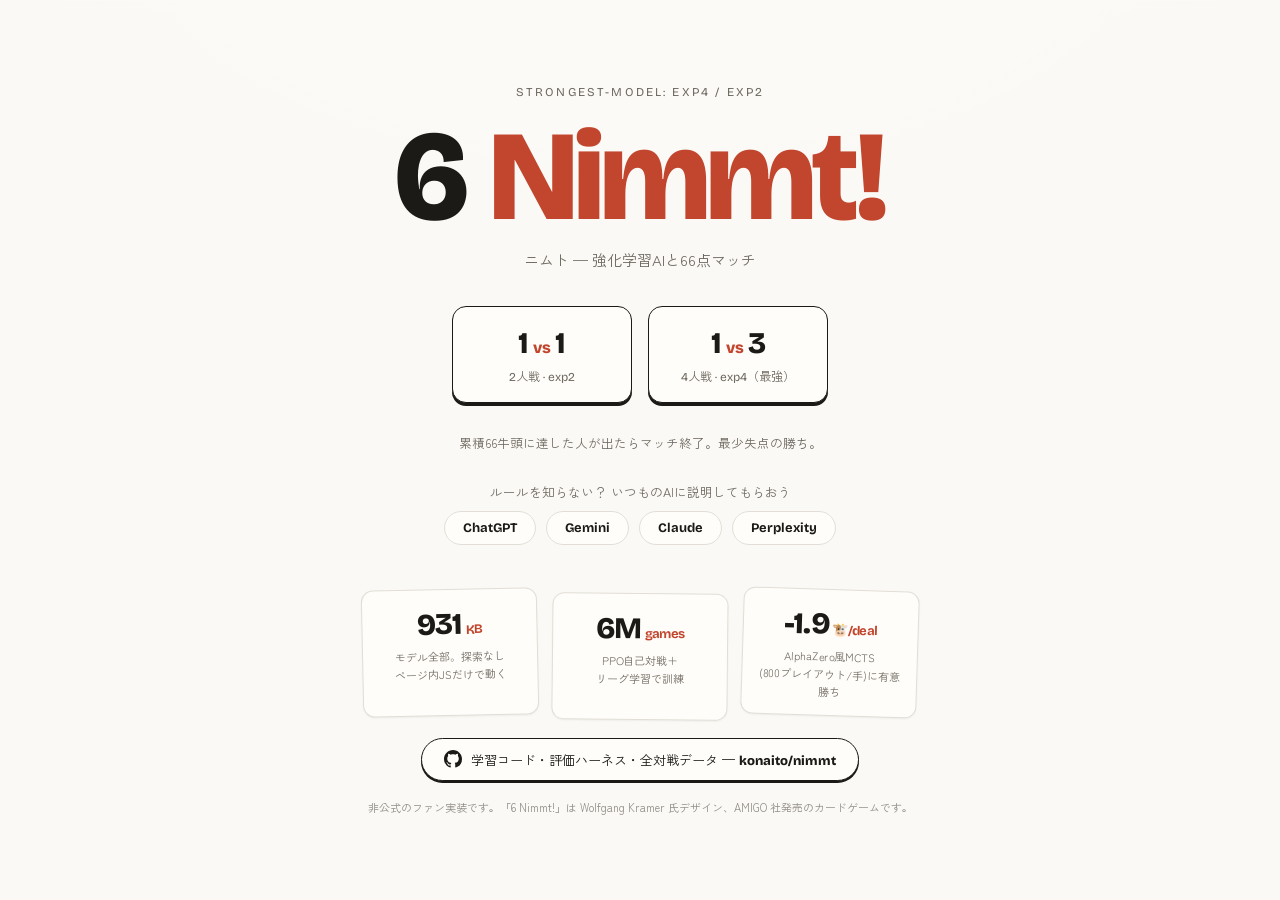
==== commit 9ddedc4f: "Pages: モバイル対応（動的カード寸法・dvh・safe-area・タッチ操作） - カード寸法を画面の縦横から動的計算（フル画面高のデスクトップでは従来と同じ74px幅に収束） - 100dvh" ====
--- a/pages/index.html
+++ b/pages/index.html
@@ -81,7 +81,7 @@
       </div>
       <a class="btn-repo" href="https://github.com/konaito/nimmt" target="_blank" rel="noopener">
         <svg viewBox="0 0 16 16" width="18" height="18" fill="currentColor" aria-hidden="true"><path d="M8 0C3.58 0 0 3.58 0 8c0 3.54 2.29 6.53 5.47 7.59.4.07.55-.17.55-.38 0-.19-.01-.82-.01-1.49-2.01.37-2.53-.49-2.69-.94-.09-.23-.48-.94-.82-1.13-.28-.15-.68-.52-.01-.53.63-.01 1.08.58 1.23.82.72 1.21 1.87.87 2.33.66.07-.52.28-.87.51-1.07-1.78-.2-3.64-.89-3.64-3.95 0-.87.31-1.59.82-2.15-.08-.2-.36-1.02.08-2.12 0 0 .67-.21 2.2.82.64-.18 1.32-.27 2-.27s1.36.09 2 .27c1.53-1.04 2.2-.82 2.2-.82.44 1.1.16 1.92.08 2.12.51.56.82 1.27.82 2.15 0 3.07-1.87 3.75-3.65 3.95.29.25.54.73.54 1.48 0 1.07-.01 1.93-.01 2.2 0 .21.15.46.55.38A8.01 8.01 0 0 0 16 8c0-4.42-3.58-8-8-8z"/></svg>
-        学習コード・評価ハーネス・全対戦データ — <b>konaito/nimmt</b>
+        <span>学習コード・評価ハーネス・全対戦データ — <b>konaito/nimmt</b></span>
       </a>
       <p class="start-credit">非公式のファン実装です。「6 Nimmt!」は Wolfgang Kramer 氏デザイン、AMIGO 社発売のカードゲームです。</p>
     </div>
--- a/pages/style.css
+++ b/pages/style.css
@@ -17,6 +17,13 @@
   --shadow: 0 1px 2px rgba(28, 26, 23, .08), 0 6px 18px rgba(28, 26, 23, .10);
   --font-num: "Bricolage Grotesque", "Zen Kaku Gothic New", sans-serif;
   --font-jp: "Zen Kaku Gothic New", sans-serif;
+
+  /* カード寸法。#game 側で画面サイズから再計算する */
+  --cw: 74px;
+  --ch: 104px;
+  --row-meta-w: 54px;
+  --slot-gap: 8px;
+  --row-gap: 12px;
 }
 
 * { box-sizing: border-box; margin: 0; padding: 0; }
@@ -28,24 +35,34 @@
     radial-gradient(1200px 600px at 50% -10%, #fffefb 0%, var(--paper) 60%),
     var(--paper);
   overflow: hidden;
-}
+  -webkit-text-size-adjust: 100%;
+  -webkit-tap-highlight-color: transparent;
+}
+button, a { touch-action: manipulation; }
 
 /* ---------- overlays ---------- */
 .overlay {
   position: fixed; inset: 0; z-index: 50;
+  height: 100vh; height: 100dvh;
   display: flex; align-items: center; justify-content: center;
+  overflow-y: auto; overscroll-behavior: contain;
+  -webkit-overflow-scrolling: touch;
+  padding: 24px 16px;
+  padding-bottom: max(24px, env(safe-area-inset-bottom));
   background: rgba(250, 249, 246, .82);
   backdrop-filter: blur(6px);
 }
 .overlay[hidden] { display: none; }
 
 .dialog {
+  /* margin:auto で中央寄せ。align-items:center だと縦に溢れた時に上が切れる */
+  margin: auto;
+  width: 100%; max-width: 520px;
   background: var(--card-face);
   border: 1px solid var(--line);
   border-radius: 18px;
   box-shadow: var(--shadow);
   padding: 28px 32px;
-  max-width: 520px;
   text-align: center;
   animation: pop .28s cubic-bezier(.2, 1.4, .4, 1);
 }
@@ -54,7 +71,10 @@
 @keyframes pop { from { transform: scale(.92); opacity: 0; } }
 
 /* ---------- start ---------- */
-.start-card { text-align: center; animation: pop .4s cubic-bezier(.2, 1.4, .4, 1); }
+.start-card {
+  margin: auto; width: 100%; max-width: 660px;
+  text-align: center; animation: pop .4s cubic-bezier(.2, 1.4, .4, 1);
+}
 .start-kicker {
   font-family: var(--font-num); font-size: 12px; letter-spacing: .18em;
   text-transform: uppercase; color: var(--ink-soft); margin-bottom: 18px;
@@ -74,7 +94,9 @@
   box-shadow: 0 3px 0 var(--ink);
   transition: transform .12s ease, box-shadow .12s ease;
 }
-.btn-mode:hover { transform: translateY(-2px); box-shadow: 0 5px 0 var(--ink); }
+@media (hover: hover) and (pointer: fine) {
+  .btn-mode:hover { transform: translateY(-2px); box-shadow: 0 5px 0 var(--ink); }
+}
 .btn-mode:active { transform: translateY(1px); box-shadow: 0 1px 0 var(--ink); }
 .mode-n { display: block; font-size: 30px; font-weight: 800; }
 .mode-n i { font-style: normal; font-size: 16px; color: var(--accent); padding: 0 4px; }
@@ -82,12 +104,31 @@
 .start-rule { margin-top: 30px; font-size: 12.5px; color: var(--ink-soft); }
 
 /* ---------- layout ---------- */
-#game { height: 100vh; display: flex; flex-direction: column; }
+/*
+ * カード寸法は「横に5枚並ぶか」と「縦に6枚ぶん(4行+場+手札)入るか」の
+ * 小さい方で決める。--vchrome / --hchrome はカード以外が食う固定分。
+ */
+#game {
+  --vchrome: 250px;
+  --hchrome: 96px;
+  --vslots: 6;   /* 縦に積むカード数: 4行 + 場出し + 手札 */
+  --ch-base: max(40px, min(104px,
+        (100vh - var(--vchrome)) / var(--vslots),
+        ((100vw - var(--hchrome)) / 5 - var(--slot-gap)) * 1.4));
+  --ch-base: max(40px, min(104px,
+        (100dvh - var(--vchrome)) / var(--vslots),
+        ((100vw - var(--hchrome)) / 5 - var(--slot-gap)) * 1.4));
+  --ch: var(--ch-base);
+  --cw: calc(var(--ch) / 1.4);
+  height: 100vh; height: 100dvh;
+  display: flex; flex-direction: column;
+}
 #game[hidden] { display: none; }
 
 #topbar {
-  display: flex; align-items: center; gap: 24px;
+  display: flex; align-items: center; gap: 24px; flex-shrink: 0;
   padding: 14px 26px; border-bottom: 1px solid var(--line);
+  padding-top: max(14px, env(safe-area-inset-top));
   background: rgba(255, 253, 249, .7);
 }
 .brand { font-family: var(--font-num); font-weight: 800; font-size: 18px; }
@@ -97,14 +138,18 @@
   font-family: var(--font-num); font-size: 12px; letter-spacing: .14em;
   color: var(--ink-soft);
 }
-#scores { margin-left: auto; display: flex; gap: 18px; }
+#scores { margin-left: auto; display: flex; gap: 18px; min-width: 0; }
 .score {
   min-width: 132px; padding: 6px 12px 8px;
   border: 1px solid var(--line); border-radius: 10px; background: var(--card-face);
 }
 .score.human { border-color: var(--ink); }
-.score-name { font-size: 11px; color: var(--ink-soft); display: flex; justify-content: space-between; }
-.score-name b { color: var(--ink); }
+.score-name {
+  font-size: 11px; color: var(--ink-soft);
+  display: flex; justify-content: space-between; gap: 6px; min-width: 0;
+}
+.score-name b { color: var(--ink); overflow: hidden; text-overflow: ellipsis; white-space: nowrap; }
+.score-name span { white-space: nowrap; }
 .score-num { font-family: var(--font-num); font-weight: 700; font-size: 20px; line-height: 1.1; }
 .score-num small { font-size: 11px; color: var(--ink-soft); font-weight: 500; margin-left: 4px; }
 .gauge { height: 4px; background: var(--line); border-radius: 2px; margin-top: 5px; overflow: hidden; }
@@ -114,33 +159,36 @@
 
 /* ---------- table ---------- */
 #table {
-  flex: 1; position: relative;
+  flex: 1; min-height: 0; position: relative;
   display: flex; flex-direction: column; align-items: center; justify-content: center;
+  justify-content: safe center;
+  overflow: auto;
   gap: 14px; padding: 18px 20px 6px;
   background:
     radial-gradient(900px 420px at 50% 40%, var(--table) 0%, transparent 75%);
 }
-#rows { display: flex; flex-direction: column; gap: 12px; }
+#rows { display: flex; flex-direction: column; gap: var(--row-gap); flex-shrink: 0; }
 .row { display: flex; align-items: center; gap: 10px; }
 .row-meta {
-  width: 54px; text-align: right; font-family: var(--font-num);
+  width: var(--row-meta-w); text-align: right; font-family: var(--font-num);
   font-size: 11px; color: var(--ink-soft); letter-spacing: .08em;
 }
 .row-meta b { display: block; font-size: 15px; color: var(--ink); }
-.row-slots { display: flex; gap: 8px; }
+.row-slots { display: flex; gap: var(--slot-gap); }
 .slot {
-  width: var(--cw, 74px); height: var(--ch, 104px);
+  width: var(--cw); height: var(--ch); flex: none;
   border: 1.5px dashed var(--line); border-radius: 10px;
 }
 .slot.six { border-color: var(--accent); opacity: .55; position: relative; }
 .slot.six::after {
   content: "6"; position: absolute; inset: 0; display: grid; place-items: center;
-  font-family: var(--font-num); font-weight: 800; color: var(--accent); font-size: 22px;
+  font-family: var(--font-num); font-weight: 800; color: var(--accent);
+  font-size: calc(var(--cw) * .3);
 }
 
 /* ---------- card ---------- */
 .card {
-  width: var(--cw, 74px); height: var(--ch, 104px);
+  width: var(--cw); height: var(--ch); flex: none;
   background: var(--card-face);
   border: 1px solid #d9d4ca;
   border-radius: 10px;
@@ -150,18 +198,22 @@
   font-family: var(--font-num);
   user-select: none;
 }
-.card .num { font-size: 30px; font-weight: 750; letter-spacing: -.02em; }
+.card .num {
+  font-size: max(15px, calc(var(--cw) * .405));
+  font-weight: 750; letter-spacing: -.02em;
+}
 .card .bulls {
-  position: absolute; top: 6px; left: 0; right: 0;
-  display: flex; justify-content: center; gap: 2.5px;
+  position: absolute; top: calc(var(--ch) * .058); left: 0; right: 0;
+  display: flex; justify-content: center; gap: calc(var(--cw) * .034);
 }
 .card .bulls i {
-  width: 7px; height: 7px; border-radius: 50% 50% 42% 42%;
+  width: max(4px, calc(var(--cw) * .095)); height: max(4px, calc(var(--cw) * .095));
+  border-radius: 50% 50% 42% 42%;
   background: var(--bc, var(--b1));
 }
 .card .bhead {
-  position: absolute; bottom: 5px; right: 8px;
-  font-size: 11px; font-weight: 700; color: var(--bc, var(--b1));
+  position: absolute; bottom: calc(var(--ch) * .048); right: calc(var(--cw) * .108);
+  font-size: max(8px, calc(var(--cw) * .149)); font-weight: 700; color: var(--bc, var(--b1));
 }
 .card[data-tier="2"] { --bc: var(--b2); }
 .card[data-tier="3"] { --bc: var(--b3); }
@@ -171,8 +223,9 @@
 
 /* ---------- reveal strip ---------- */
 #reveal-strip {
-  min-height: calc(var(--ch, 104px) + 34px);
+  min-height: calc(var(--ch) + 34px); flex-shrink: 0;
   display: flex; gap: 18px; align-items: flex-start; justify-content: center;
+  flex-wrap: wrap;
 }
 .reveal-item { text-align: center; animation: dealin .3s cubic-bezier(.2, 1.3, .4, 1) backwards; }
 .reveal-item .who { font-size: 11px; color: var(--ink-soft); margin-bottom: 5px; }
@@ -200,21 +253,35 @@
 
 /* ---------- hand ---------- */
 #handzone {
-  padding: 4px 20px 20px; text-align: center;
-}
-#hint { font-size: 12.5px; color: var(--ink-soft); height: 20px; margin-bottom: 6px; }
+  padding: 4px 20px 26px; text-align: center; flex-shrink: 0;
+  padding-bottom: max(26px, env(safe-area-inset-bottom));
+}
+#hint { font-size: 12.5px; color: var(--ink-soft); min-height: 20px; margin-bottom: 6px; }
 #hint.wait { color: var(--accent-deep); }
 #hand {
+  /* 手札はテーブルより小さくして、重ね幅も枚幅比で決める。
+     こうしないと狭い画面で数字が隣のカードに隠れる */
+  --ch: calc(var(--ch-base) * var(--hand-scale, 1));
+  --cw: calc(var(--ch) / 1.4);
+  --hand-overlap: min(
+    var(--cw) * -.12,
+    (100vw - var(--hand-pad, 40px) - 10 * var(--cw)) / 18);
   display: flex; justify-content: center; align-items: flex-end;
-  gap: clamp(-30px, -1vw, -14px);
 }
 #hand .card {
-  cursor: pointer; margin: 0 -9px;
+  cursor: pointer; margin: 0 var(--hand-overlap);
+  touch-action: manipulation;
   transition: transform .16s ease, box-shadow .16s ease;
-  transform: translateY(var(--fan, 0)) rotate(var(--rot, 0deg));
-}
-#hand .card:hover {
-  transform: translateY(-16px) rotate(0deg) scale(1.06);
+  transform: translateY(calc(var(--fan, 0px) * var(--fan-scale, 1))) rotate(var(--rot, 0deg));
+}
+@media (hover: hover) and (pointer: fine) {
+  #hand .card:hover {
+    transform: translateY(-16px) rotate(0deg) scale(1.06);
+    z-index: 5; box-shadow: 0 4px 8px rgba(28,26,23,.12), 0 14px 30px rgba(28,26,23,.16);
+  }
+}
+#hand .card:active {
+  transform: translateY(-14px) rotate(0deg) scale(1.05);
   z-index: 5; box-shadow: 0 4px 8px rgba(28,26,23,.12), 0 14px 30px rgba(28,26,23,.16);
 }
 #hand.locked .card { pointer-events: none; filter: saturate(.7); opacity: .75; }
@@ -228,8 +295,12 @@
   background: var(--card-face);
   transition: border-color .12s, transform .12s;
 }
-.btn-row:hover { border-color: var(--ink); transform: translateX(3px); }
-.btn-row .pts { font-family: var(--font-num); font-weight: 800; font-size: 18px; color: var(--accent-deep); }
+@media (hover: hover) and (pointer: fine) {
+  .btn-row:hover { border-color: var(--ink); transform: translateX(3px); }
+}
+.btn-row:active { border-color: var(--ink); }
+.btn-row > span:first-child { min-width: 0; text-align: left; overflow-wrap: anywhere; }
+.btn-row .pts { font-family: var(--font-num); font-weight: 800; font-size: 18px; color: var(--accent-deep); flex: none; }
 
 /* ---------- result ---------- */
 #result-body { margin: 14px 0 20px; }
@@ -245,13 +316,10 @@
   padding: 12px 34px;
   transition: transform .12s ease, opacity .12s;
 }
-.btn-primary:hover { transform: translateY(-1px); opacity: .92; }
-
-@media (max-width: 860px) {
-  :root { --cw: 58px; --ch: 84px; }
-  .card .num { font-size: 24px; }
-  #scores { gap: 8px; } .score { min-width: 100px; }
-}
+@media (hover: hover) and (pointer: fine) {
+  .btn-primary:hover { transform: translateY(-1px); opacity: .92; }
+}
+.btn-primary:active { transform: translateY(1px); opacity: .92; }
 
 /* ---------- start: about ---------- */
 .start-about { margin-top: 44px; }
@@ -273,15 +341,18 @@
 .fact-n i { font-style: normal; font-size: 13px; font-weight: 700; color: var(--accent); margin-left: 3px; }
 .fact-d { margin-top: 6px; font-size: 11px; line-height: 1.6; color: var(--ink-soft); }
 .btn-repo {
-  display: inline-flex; align-items: center; gap: 9px;
+  display: inline-flex; align-items: center; gap: 9px; max-width: 100%;
   margin-top: 22px; padding: 11px 22px;
   font-family: var(--font-jp); font-size: 13px; color: var(--ink); text-decoration: none;
   background: var(--card-face); border: 1.5px solid var(--ink); border-radius: 999px;
   box-shadow: 0 2px 0 var(--ink);
   transition: transform .12s ease, box-shadow .12s ease;
 }
-.btn-repo:hover { transform: translateY(-2px); box-shadow: 0 4px 0 var(--ink); }
+@media (hover: hover) and (pointer: fine) {
+  .btn-repo:hover { transform: translateY(-2px); box-shadow: 0 4px 0 var(--ink); }
+}
 .btn-repo b { font-family: var(--font-num); font-weight: 800; }
+.btn-repo svg { flex: none; }
 .start-credit { margin-top: 18px; font-size: 11px; color: var(--ink-soft); opacity: .75; }
 
 /* ---------- ask AI ---------- */
@@ -295,4 +366,118 @@
   background: var(--card-face);
   transition: border-color .12s, transform .12s;
 }
-.btn-ai:hover { border-color: var(--ink); transform: translateY(-2px); }
+@media (hover: hover) and (pointer: fine) {
+  .btn-ai:hover { border-color: var(--ink); transform: translateY(-2px); }
+}
+.btn-ai:active { border-color: var(--ink); }
+
+/* ============ responsive ============ */
+
+/* タブレット〜小型ノート */
+@media (max-width: 860px) {
+  #topbar { gap: 14px; padding-left: 16px; padding-right: 16px; }
+  #scores { gap: 8px; }
+  .score { min-width: 96px; padding: 5px 9px 7px; }
+  .score-num { font-size: 17px; }
+  #table { padding: 14px 12px 4px; }
+  .row { gap: 8px; }
+  #game { --hchrome: 84px; --row-meta-w: 46px; --slot-gap: 7px; --row-gap: 10px; }
+  #reveal-strip { gap: 12px; }
+}
+
+/* スマホ（縦の狭い横向きも含む） */
+@media (max-width: 620px), (max-height: 520px) {
+  /* 上下2段: 1段目=ブランドとディール表示、2段目=スコア横並び */
+  #game {
+    --vchrome: 224px; --hchrome: 70px;
+    --row-meta-w: 38px; --slot-gap: 5px; --row-gap: 8px;
+    --hand-scale: .82; --hand-pad: 20px; --fan-scale: .5;
+  }
+  #topbar {
+    flex-wrap: wrap; gap: 6px 10px;
+    padding: 8px 10px; padding-top: max(8px, env(safe-area-inset-top));
+  }
+  .brand { font-size: 15px; }
+  .brand::after { width: 6px; height: 6px; margin-left: 6px; }
+  #deal-label { font-size: 10px; letter-spacing: .1em; margin-left: auto; }
+  #scores { width: 100%; margin-left: 0; gap: 5px; }
+  .score { flex: 1 1 0; min-width: 0; padding: 4px 6px 5px; border-radius: 8px; }
+  .score-name { font-size: 9px; gap: 3px; }
+  .score-num { font-size: 14px; }
+  .score-num small { font-size: 8.5px; margin-left: 2px; }
+  .gauge { height: 3px; margin-top: 3px; }
+
+  #table { padding: 10px 8px 2px; gap: 8px; }
+  .row { gap: 6px; }
+  .row-meta { font-size: 8.5px; letter-spacing: .04em; line-height: 1.3; }
+  .row-meta b { font-size: 11px; }
+  #reveal-strip { gap: 8px; min-height: calc(var(--ch) + 26px); }
+  .reveal-item .who { font-size: 9.5px; margin-bottom: 3px; }
+
+  #handzone { padding-left: 10px; padding-right: 10px; }
+  #hint { font-size: 11.5px; margin-bottom: 4px; }
+  .pts-float { font-size: 19px; }
+
+  /* --- スタート画面 --- */
+  .overlay { padding: 18px 14px; padding-bottom: max(18px, env(safe-area-inset-bottom)); }
+  .start-kicker { font-size: 10px; letter-spacing: .14em; margin-bottom: 10px; }
+  .start-title { font-size: clamp(56px, 19vw, 92px); }
+  .start-sub { margin-top: 8px; font-size: 13px; }
+  .start-buttons { margin-top: 24px; gap: 10px; }
+  .btn-mode { min-width: 0; flex: 1 1 0; padding: 13px 8px; border-radius: 12px; }
+  .mode-n { font-size: 23px; }
+  .mode-n i { font-size: 13px; padding: 0 3px; }
+  .mode-d { margin-top: 4px; font-size: 10px; }
+  .start-rule { margin-top: 20px; font-size: 11px; line-height: 1.6; }
+
+  .ask-ai { margin-top: 24px; }
+  .ask-ai-t { font-size: 11.5px; }
+  .ask-ai-btns { gap: 8px; }
+  .btn-ai { font-size: 12px; padding: 7px 14px; }
+
+  .start-about { margin-top: 30px; }
+  .facts { display: grid; grid-template-columns: 1fr 1fr; gap: 9px; }
+  .fact { width: auto; padding: 12px 10px 11px; }
+  .fact:nth-child(3) { grid-column: 1 / -1; }
+  .fact-n { font-size: 24px; }
+  .fact-n i { font-size: 11px; }
+  .fact-d { font-size: 10.5px; line-height: 1.55; }
+  .btn-repo {
+    margin-top: 18px; padding: 10px 16px; font-size: 12px;
+    border-radius: 16px; text-align: left; line-height: 1.5;
+  }
+  .start-credit { margin-top: 14px; font-size: 10.5px; line-height: 1.6; }
+
+  /* --- ダイアログ --- */
+  .dialog { padding: 20px 16px; border-radius: 14px; }
+  .dialog h2 { font-size: 17px; }
+  .dialog p { font-size: 12.5px; line-height: 1.6; }
+  .btn-row { font-size: 12.5px; gap: 10px; padding: 9px 12px; }
+  .btn-row .pts { font-size: 15px; }
+  .res-line { gap: 12px; font-size: 13px; }
+  .btn-primary { padding: 12px 26px; }
+}
+
+/* 極小幅。スコア名が省略されるので「今回 +N」を2行目へ落とす */
+@media (max-width: 360px) {
+  #game { --vchrome: 238px; }
+  .score-name { display: block; }
+  .score-name span { display: block; font-size: 8.5px; }
+}
+
+/* 横向きスマホなど、極端に縦が短い画面。
+   縦が足りず横は余るので、トップバーを1段に戻し、場出し列を行の横へ回す */
+@media (max-height: 520px) and (orientation: landscape) {
+  #game { --vchrome: 126px; --vslots: 5; --fan-scale: .35; }
+  #topbar { flex-wrap: nowrap; gap: 10px; padding-top: 6px; padding-bottom: 6px; }
+  #deal-label { margin-left: 0; white-space: nowrap; }
+  #scores { width: auto; margin-left: auto; flex-wrap: nowrap; }
+  .score { flex: 0 1 auto; min-width: 72px; }
+  #table { flex-direction: row; align-items: center; gap: 16px; padding: 6px 10px 2px; }
+  #reveal-strip {
+    flex-wrap: nowrap; gap: 8px;
+    min-width: calc(var(--cw) * 3.4); min-height: 0;
+  }
+  #handzone { padding-top: 2px; padding-bottom: max(12px, env(safe-area-inset-bottom)); }
+  #hint { min-height: 16px; font-size: 11px; margin-bottom: 2px; }
+}
